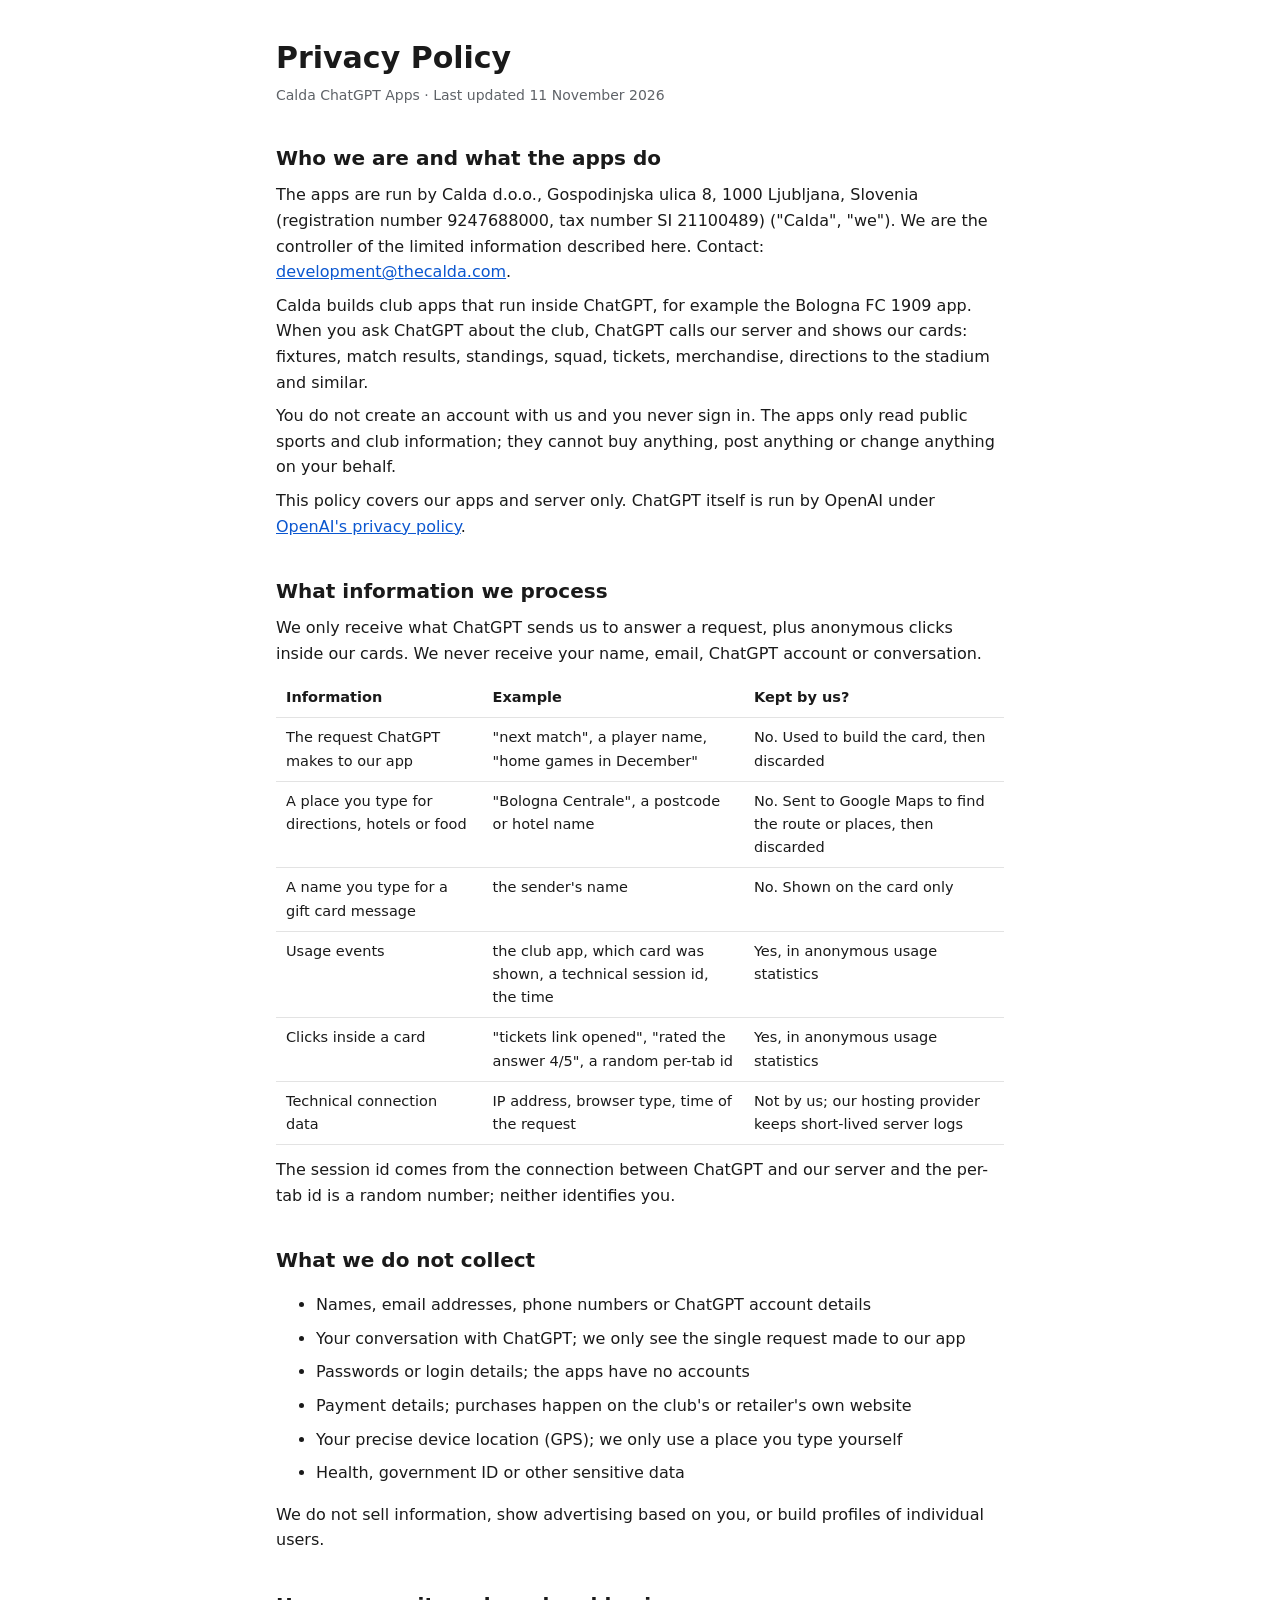
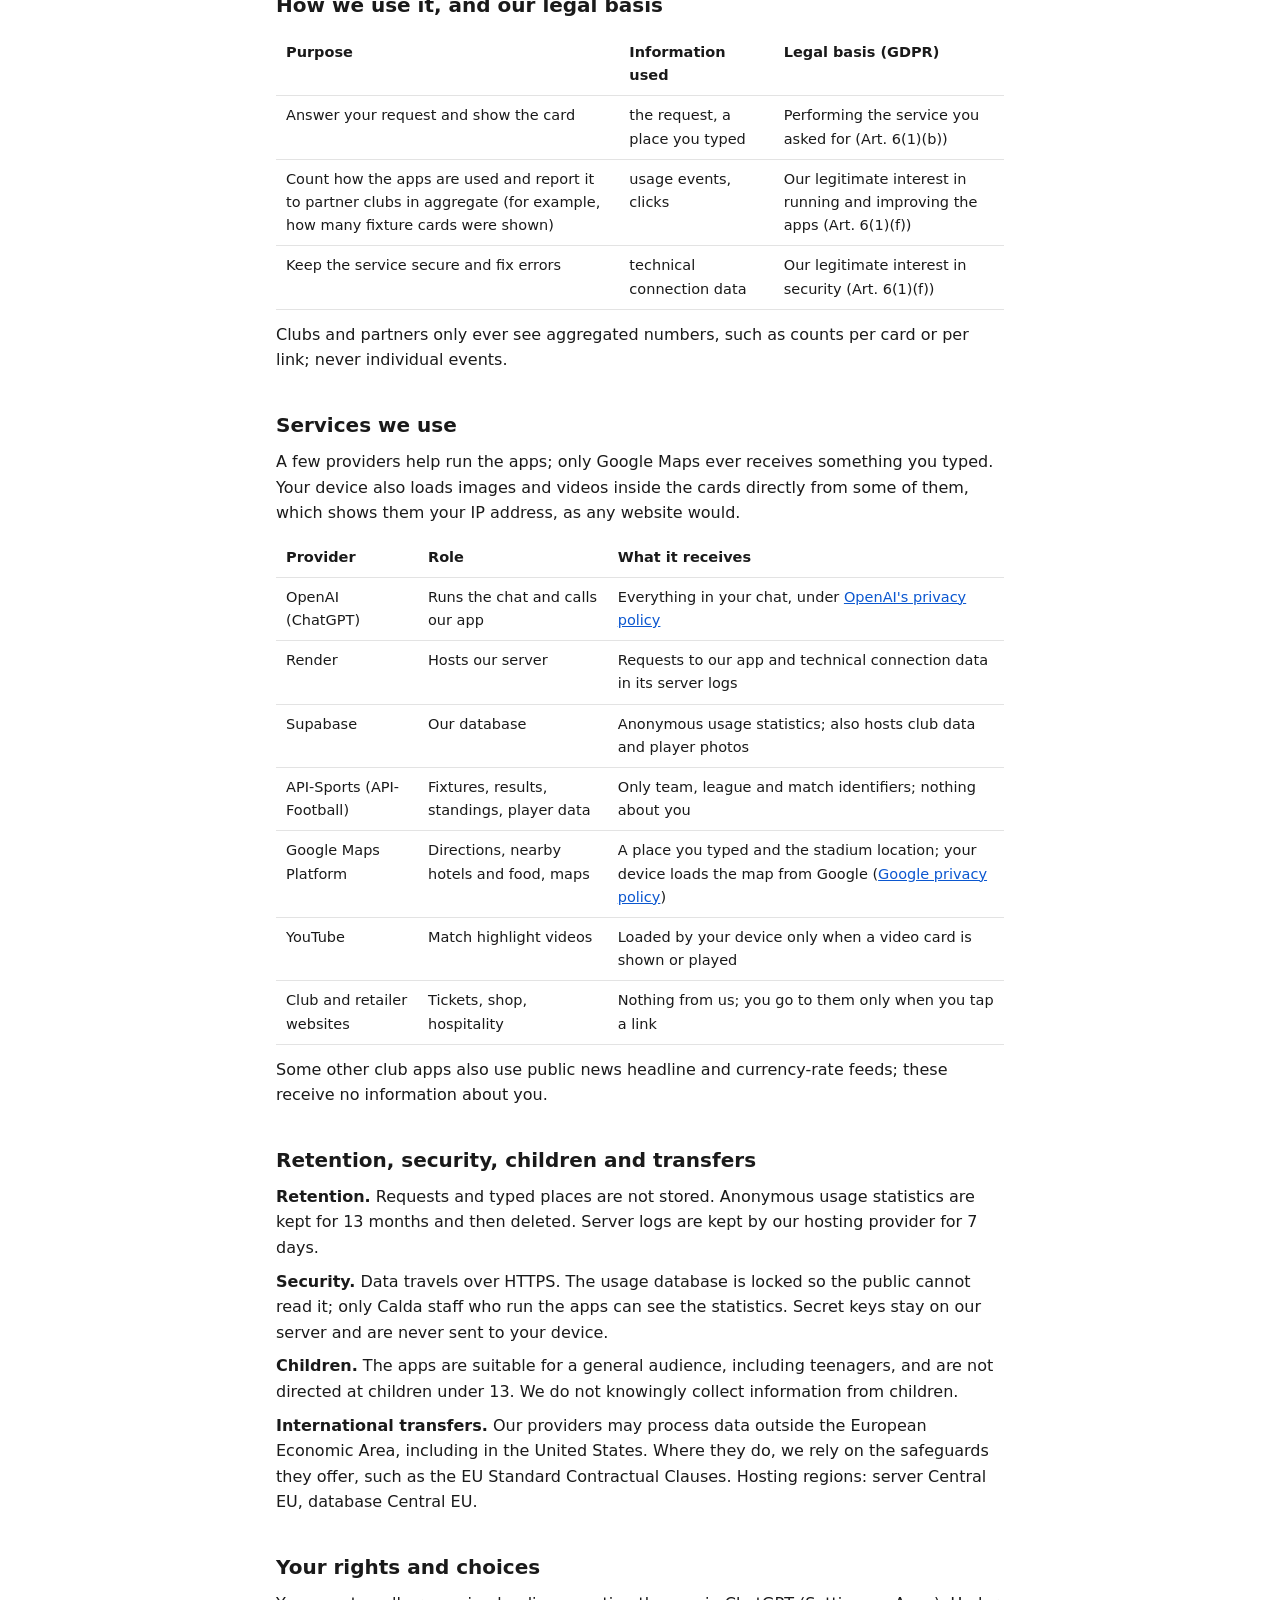
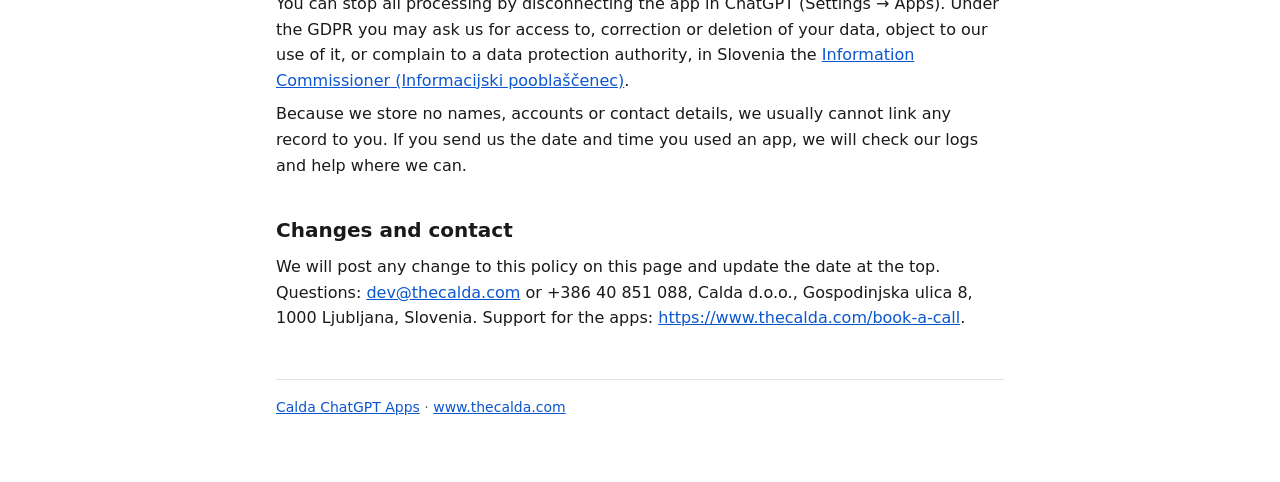
==== privacy.html @ 7ccd18f5 "Add privacy policy page for Calda ChatGPT apps Public privacy policy (Part 1 of the privacy & data-h" ====
<!doctype html>
<html lang="en">
<head>
<meta charset="utf-8">
<meta name="viewport" content="width=device-width, initial-scale=1">
<title>Privacy Policy – Calda ChatGPT Apps</title>
<meta name="description" content="How Calda's club apps for ChatGPT handle information.">
<link rel="stylesheet" href="style.css">
</head>
<body>
<main>
<h1>Privacy Policy</h1>
<p class="meta">Calda ChatGPT Apps · Last updated 11 November 2026</p>

<h2>Who we are and what the apps do</h2>
<p>The apps are run by Calda d.o.o., Gospodinjska ulica 8, 1000 Ljubljana, Slovenia (registration number 9247688000, tax number SI 21100489) ("Calda", "we"). We are the controller of the limited information described here. Contact: <a href="mailto:development@thecalda.com">development@thecalda.com</a>.</p>
<p>Calda builds club apps that run inside ChatGPT, for example the Bologna FC 1909 app. When you ask ChatGPT about the club, ChatGPT calls our server and shows our cards: fixtures, match results, standings, squad, tickets, merchandise, directions to the stadium and similar.</p>
<p>You do not create an account with us and you never sign in. The apps only read public sports and club information; they cannot buy anything, post anything or change anything on your behalf.</p>
<p>This policy covers our apps and server only. ChatGPT itself is run by OpenAI under <a href="https://openai.com/policies/privacy-policy/">OpenAI's privacy policy</a>.</p>

<h2>What information we process</h2>
<p>We only receive what ChatGPT sends us to answer a request, plus anonymous clicks inside our cards. We never receive your name, email, ChatGPT account or conversation.</p>
<div class="table"><table>
<thead><tr><th>Information</th><th>Example</th><th>Kept by us?</th></tr></thead>
<tbody>
<tr><td>The request ChatGPT makes to our app</td><td>"next match", a player name, "home games in December"</td><td>No. Used to build the card, then discarded</td></tr>
<tr><td>A place you type for directions, hotels or food</td><td>"Bologna Centrale", a postcode or hotel name</td><td>No. Sent to Google Maps to find the route or places, then discarded</td></tr>
<tr><td>A name you type for a gift card message</td><td>the sender's name</td><td>No. Shown on the card only</td></tr>
<tr><td>Usage events</td><td>the club app, which card was shown, a technical session id, the time</td><td>Yes, in anonymous usage statistics</td></tr>
<tr><td>Clicks inside a card</td><td>"tickets link opened", "rated the answer 4/5", a random per-tab id</td><td>Yes, in anonymous usage statistics</td></tr>
<tr><td>Technical connection data</td><td>IP address, browser type, time of the request</td><td>Not by us; our hosting provider keeps short-lived server logs</td></tr>
</tbody>
</table></div>
<p>The session id comes from the connection between ChatGPT and our server and the per-tab id is a random number; neither identifies you.</p>

<h2>What we do not collect</h2>
<ul>
<li>Names, email addresses, phone numbers or ChatGPT account details</li>
<li>Your conversation with ChatGPT; we only see the single request made to our app</li>
<li>Passwords or login details; the apps have no accounts</li>
<li>Payment details; purchases happen on the club's or retailer's own website</li>
<li>Your precise device location (GPS); we only use a place you type yourself</li>
<li>Health, government ID or other sensitive data</li>
</ul>
<p>We do not sell information, show advertising based on you, or build profiles of individual users.</p>

<h2>How we use it, and our legal basis</h2>
<div class="table"><table>
<thead><tr><th>Purpose</th><th>Information used</th><th>Legal basis (GDPR)</th></tr></thead>
<tbody>
<tr><td>Answer your request and show the card</td><td>the request, a place you typed</td><td>Performing the service you asked for (Art. 6(1)(b))</td></tr>
<tr><td>Count how the apps are used and report it to partner clubs in aggregate (for example, how many fixture cards were shown)</td><td>usage events, clicks</td><td>Our legitimate interest in running and improving the apps (Art. 6(1)(f))</td></tr>
<tr><td>Keep the service secure and fix errors</td><td>technical connection data</td><td>Our legitimate interest in security (Art. 6(1)(f))</td></tr>
</tbody>
</table></div>
<p>Clubs and partners only ever see aggregated numbers, such as counts per card or per link; never individual events.</p>

<h2>Services we use</h2>
<p>A few providers help run the apps; only Google Maps ever receives something you typed. Your device also loads images and videos inside the cards directly from some of them, which shows them your IP address, as any website would.</p>
<div class="table"><table>
<thead><tr><th>Provider</th><th>Role</th><th>What it receives</th></tr></thead>
<tbody>
<tr><td>OpenAI (ChatGPT)</td><td>Runs the chat and calls our app</td><td>Everything in your chat, under <a href="https://openai.com/policies/privacy-policy/">OpenAI's privacy policy</a></td></tr>
<tr><td>Render</td><td>Hosts our server</td><td>Requests to our app and technical connection data in its server logs</td></tr>
<tr><td>Supabase</td><td>Our database</td><td>Anonymous usage statistics; also hosts club data and player photos</td></tr>
<tr><td>API-Sports (API-Football)</td><td>Fixtures, results, standings, player data</td><td>Only team, league and match identifiers; nothing about you</td></tr>
<tr><td>Google Maps Platform</td><td>Directions, nearby hotels and food, maps</td><td>A place you typed and the stadium location; your device loads the map from Google (<a href="https://policies.google.com/privacy">Google privacy policy</a>)</td></tr>
<tr><td>YouTube</td><td>Match highlight videos</td><td>Loaded by your device only when a video card is shown or played</td></tr>
<tr><td>Club and retailer websites</td><td>Tickets, shop, hospitality</td><td>Nothing from us; you go to them only when you tap a link</td></tr>
</tbody>
</table></div>
<p>Some other club apps also use public news headline and currency-rate feeds; these receive no information about you.</p>

<h2>Retention, security, children and transfers</h2>
<p><strong>Retention.</strong> Requests and typed places are not stored. Anonymous usage statistics are kept for 13 months and then deleted. Server logs are kept by our hosting provider for 7 days.</p>
<p><strong>Security.</strong> Data travels over HTTPS. The usage database is locked so the public cannot read it; only Calda staff who run the apps can see the statistics. Secret keys stay on our server and are never sent to your device.</p>
<p><strong>Children.</strong> The apps are suitable for a general audience, including teenagers, and are not directed at children under 13. We do not knowingly collect information from children.</p>
<p><strong>International transfers.</strong> Our providers may process data outside the European Economic Area, including in the United States. Where they do, we rely on the safeguards they offer, such as the EU Standard Contractual Clauses. Hosting regions: server Central EU, database Central EU.</p>

<h2>Your rights and choices</h2>
<p>You can stop all processing by disconnecting the app in ChatGPT (Settings → Apps). Under the GDPR you may ask us for access to, correction or deletion of your data, object to our use of it, or complain to a data protection authority, in Slovenia the <a href="https://www.ip-rs.si/">Information Commissioner (Informacijski pooblaščenec)</a>.</p>
<p>Because we store no names, accounts or contact details, we usually cannot link any record to you. If you send us the date and time you used an app, we will check our logs and help where we can.</p>

<h2>Changes and contact</h2>
<p>We will post any change to this policy on this page and update the date at the top. Questions: <a href="mailto:dev@thecalda.com">dev@thecalda.com</a> or +386 40 851 088, Calda d.o.o., Gospodinjska ulica 8, 1000 Ljubljana, Slovenia. Support for the apps: <a href="https://www.thecalda.com/book-a-call">https://www.thecalda.com/book-a-call</a>.</p>

<footer><a href="index.html">Calda ChatGPT Apps</a> · <a href="https://www.thecalda.com/">www.thecalda.com</a></footer>
</main>
</body>
</html>
---- style.css ----
:root { color-scheme: light dark; --fg: #1a1a1a; --muted: #5f6368; --line: #e3e3e3; --bg: #ffffff; --link: #0b57d0; }
@media (prefers-color-scheme: dark) { :root { --fg: #ececec; --muted: #a8a8a8; --line: #333; --bg: #161616; --link: #8ab4f8; } }
* { box-sizing: border-box; }
body { margin: 0; background: var(--bg); color: var(--fg); font: 16px/1.6 -apple-system, BlinkMacSystemFont, "Segoe UI", system-ui, sans-serif; }
main { max-width: 760px; margin: 0 auto; padding: 40px 16px 64px; }
h1 { font-size: 30px; line-height: 1.2; margin: 0 0 8px; }
h2 { font-size: 20px; margin: 36px 0 8px; }
p, li { margin: 8px 0; }
.meta { color: var(--muted); font-size: 14px; margin-bottom: 24px; }
a { color: var(--link); }
.table { overflow-x: auto; margin: 12px 0; }
table { border-collapse: collapse; width: 100%; font-size: 14.5px; }
th, td { text-align: left; vertical-align: top; padding: 8px 10px; border-bottom: 1px solid var(--line); }
th { font-weight: 600; }
footer { margin-top: 48px; padding-top: 16px; border-top: 1px solid var(--line); color: var(--muted); font-size: 14px; }
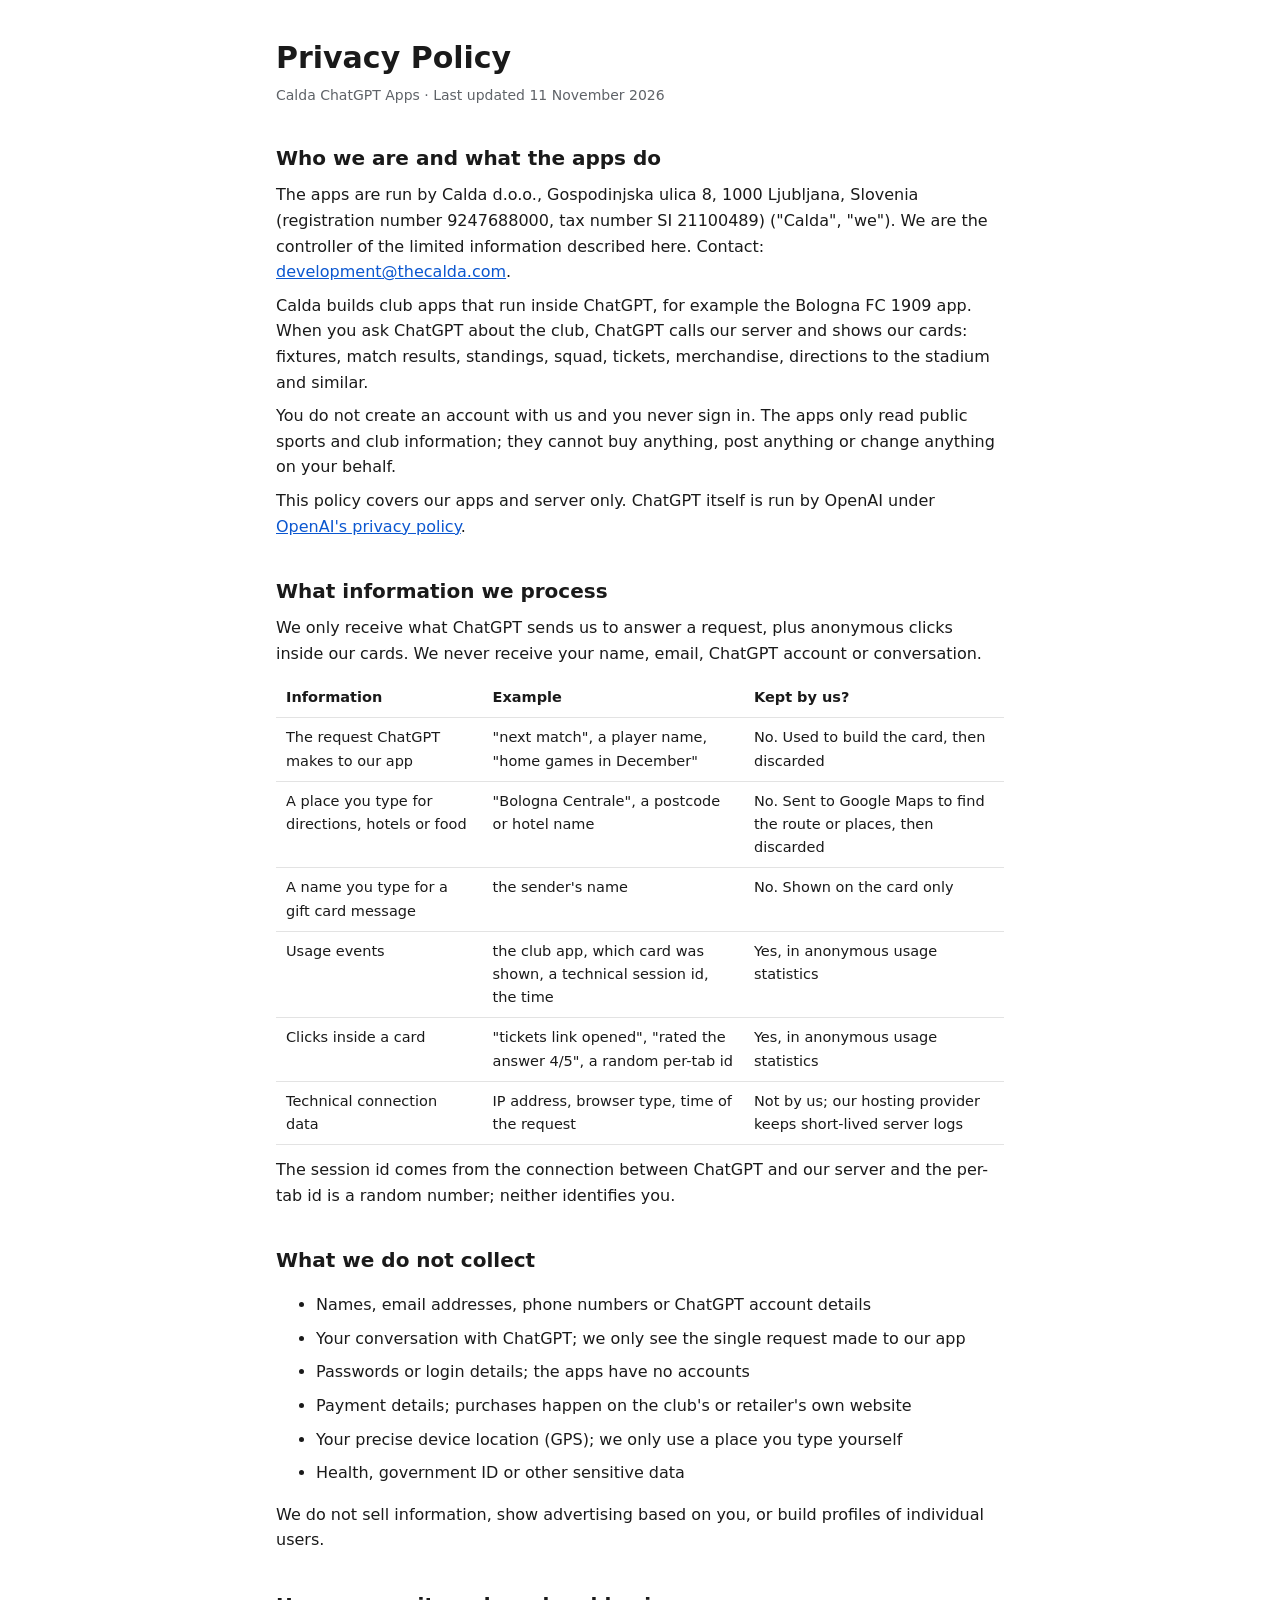
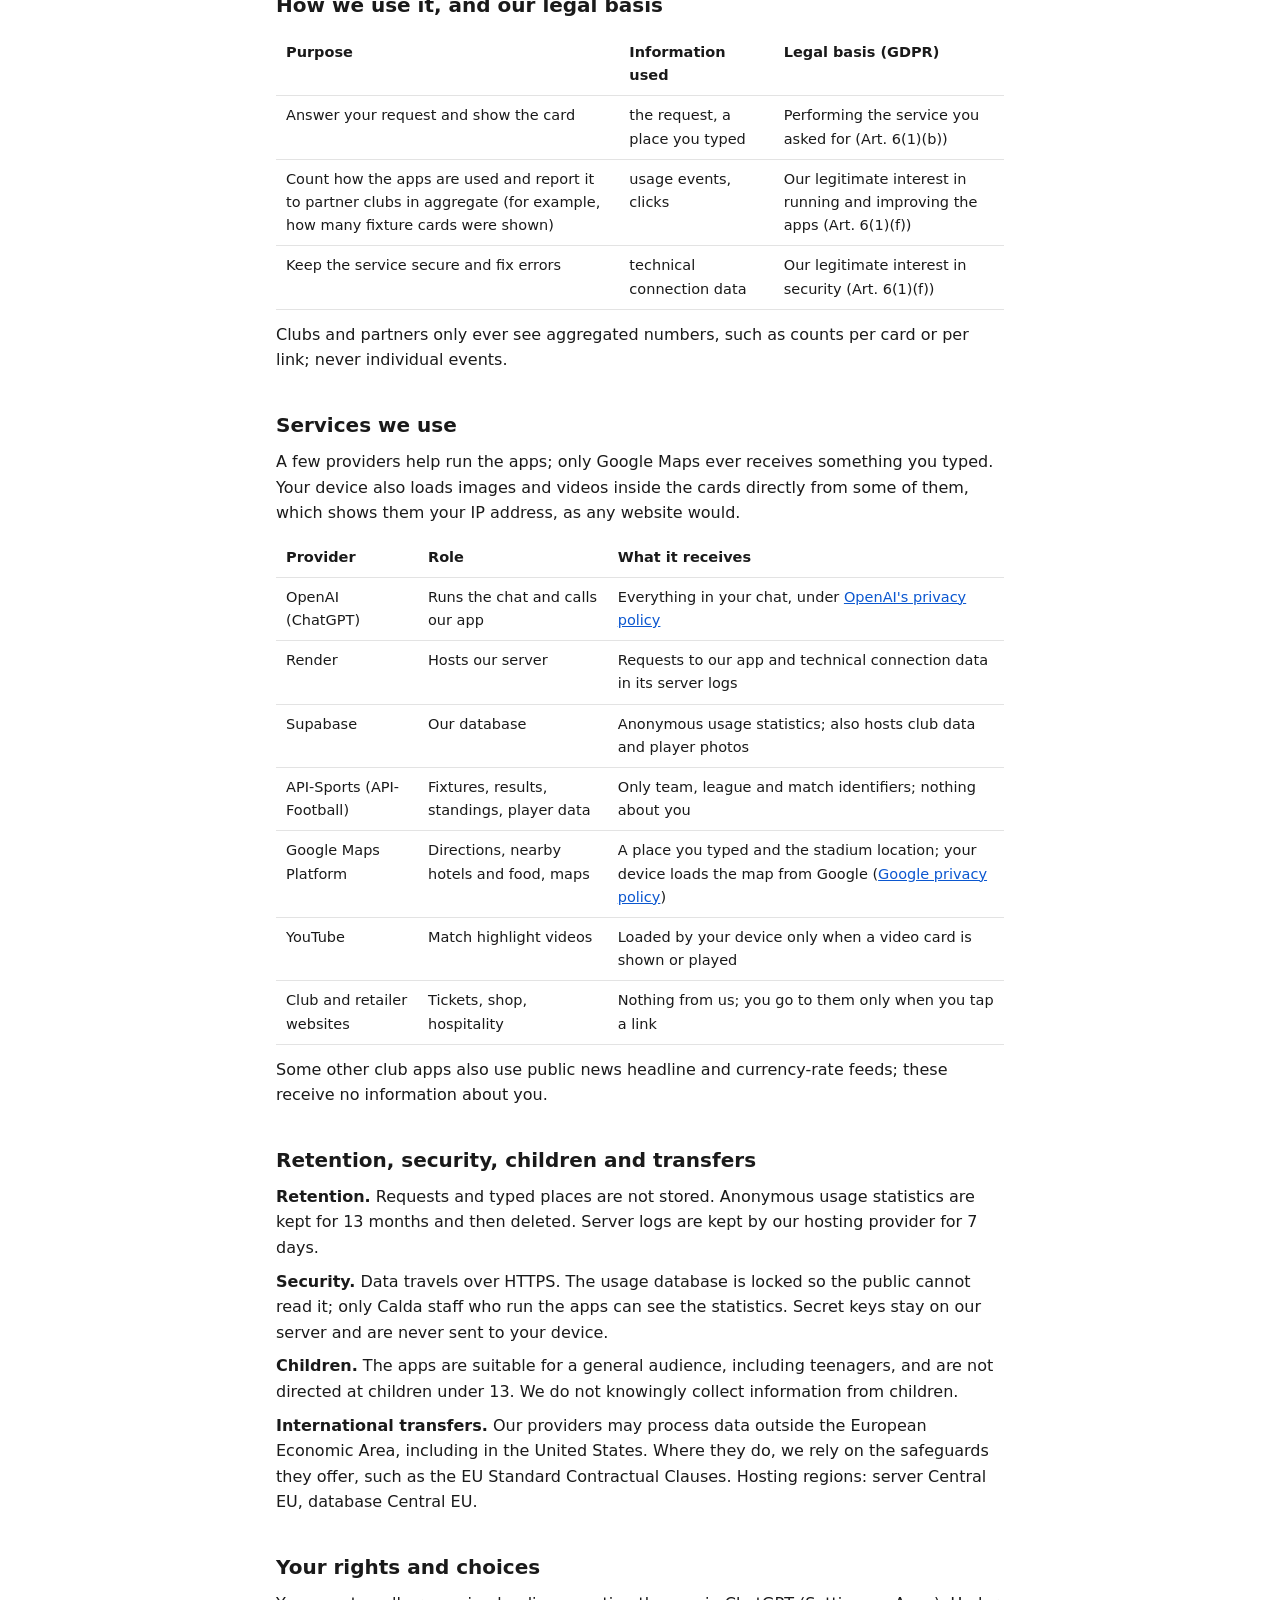
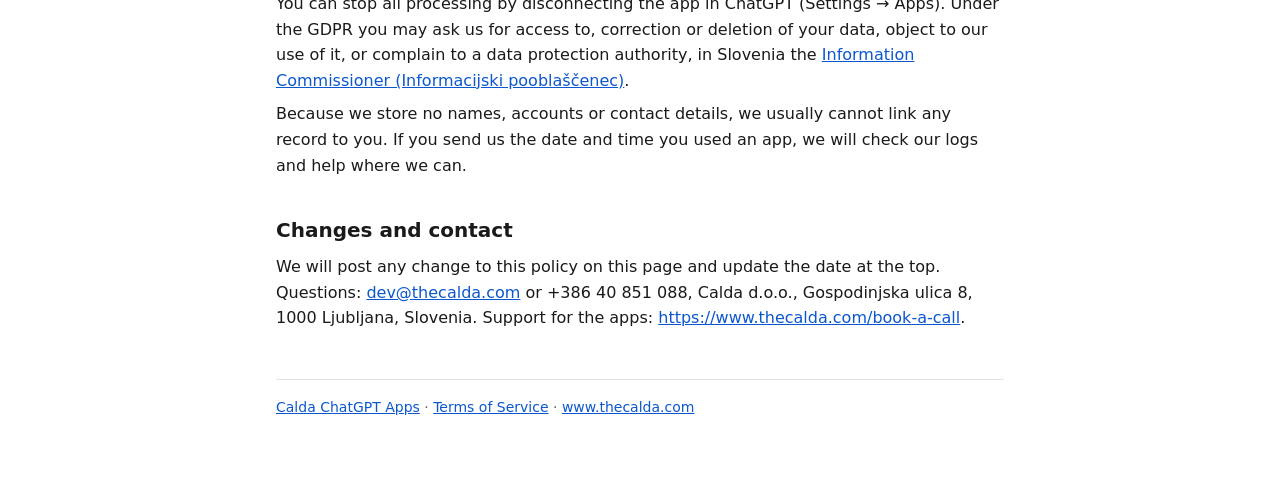
==== commit f484aa97: "Add terms of service page Terms for the free, informational Calda club apps in ChatGPT, linked from " ====
--- a/privacy.html
+++ b/privacy.html
@@ -84,7 +84,7 @@
 <h2>Changes and contact</h2>
 <p>We will post any change to this policy on this page and update the date at the top. Questions: <a href="mailto:dev@thecalda.com">dev@thecalda.com</a> or +386 40 851 088, Calda d.o.o., Gospodinjska ulica 8, 1000 Ljubljana, Slovenia. Support for the apps: <a href="https://www.thecalda.com/book-a-call">https://www.thecalda.com/book-a-call</a>.</p>
 
-<footer><a href="index.html">Calda ChatGPT Apps</a> · <a href="https://www.thecalda.com/">www.thecalda.com</a></footer>
+<footer><a href="index.html">Calda ChatGPT Apps</a> · <a href="terms.html">Terms of Service</a> · <a href="https://www.thecalda.com/">www.thecalda.com</a></footer>
 </main>
 </body>
 </html>
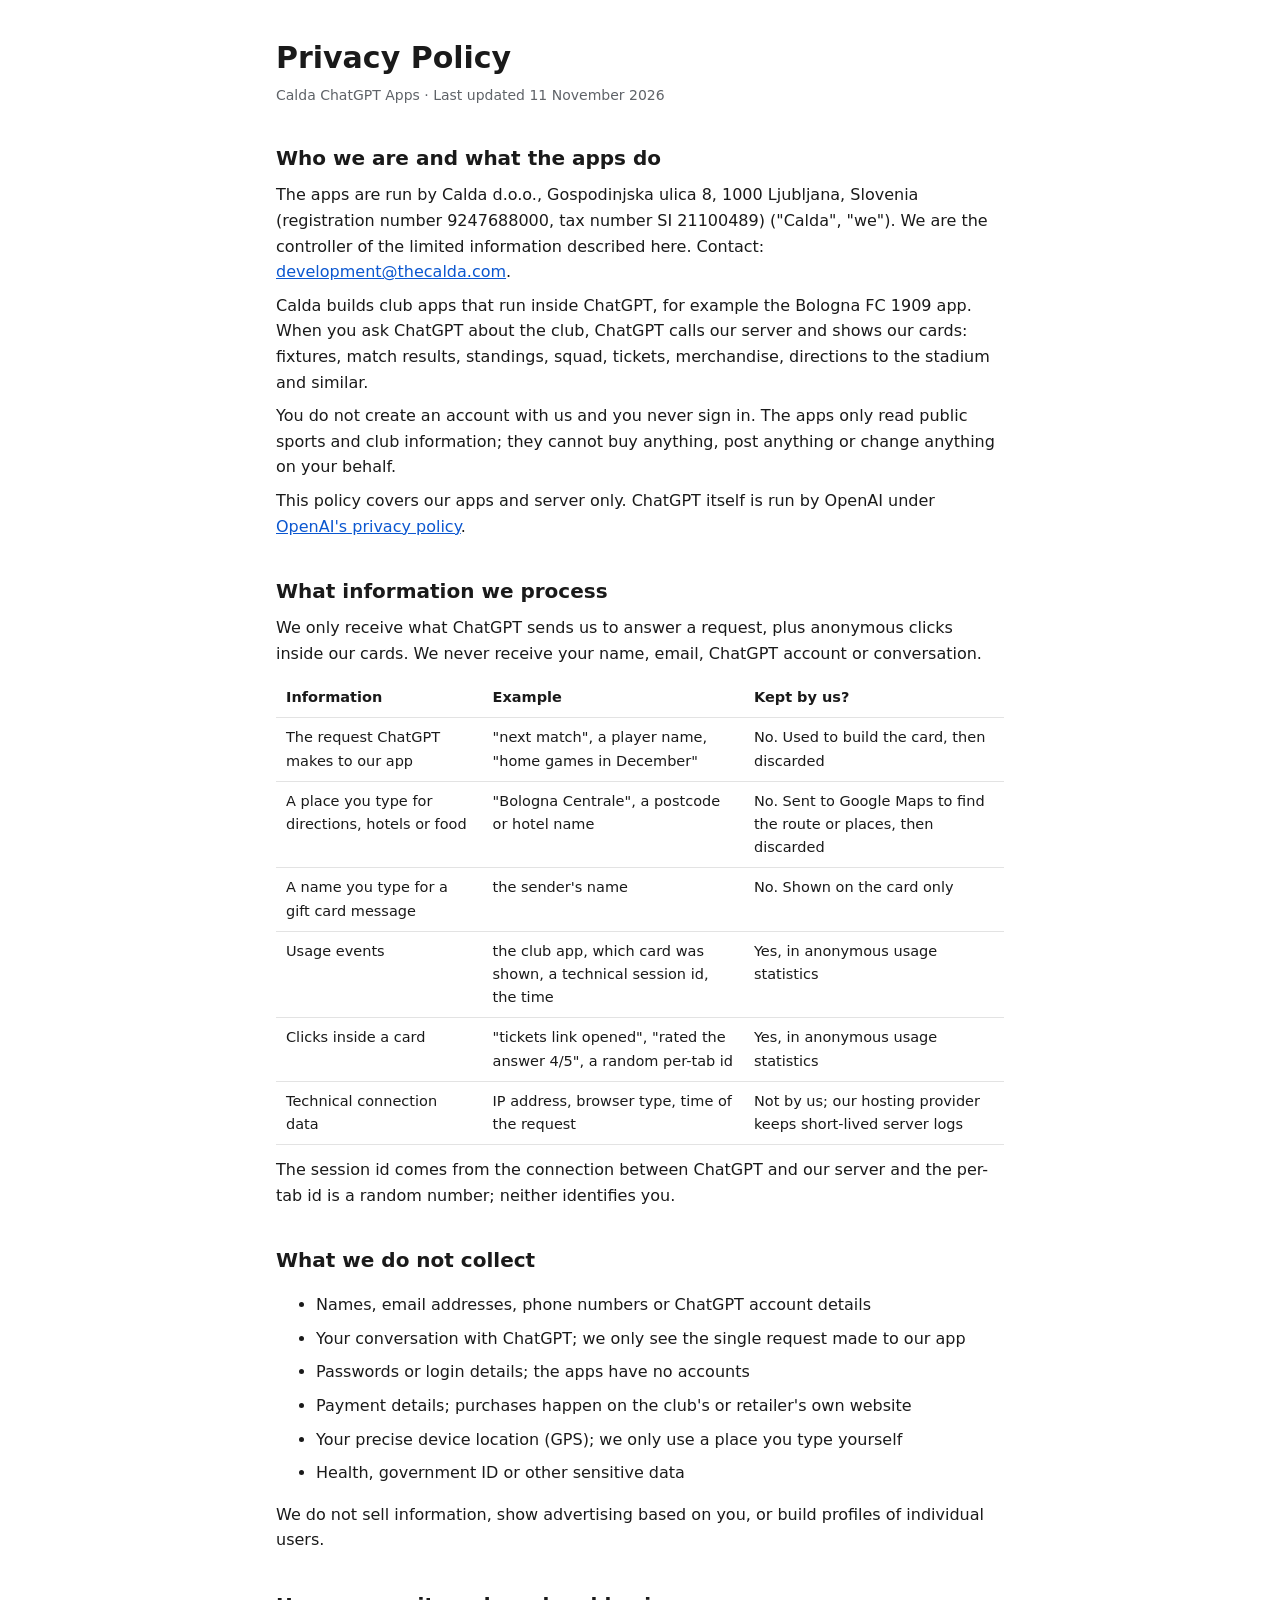
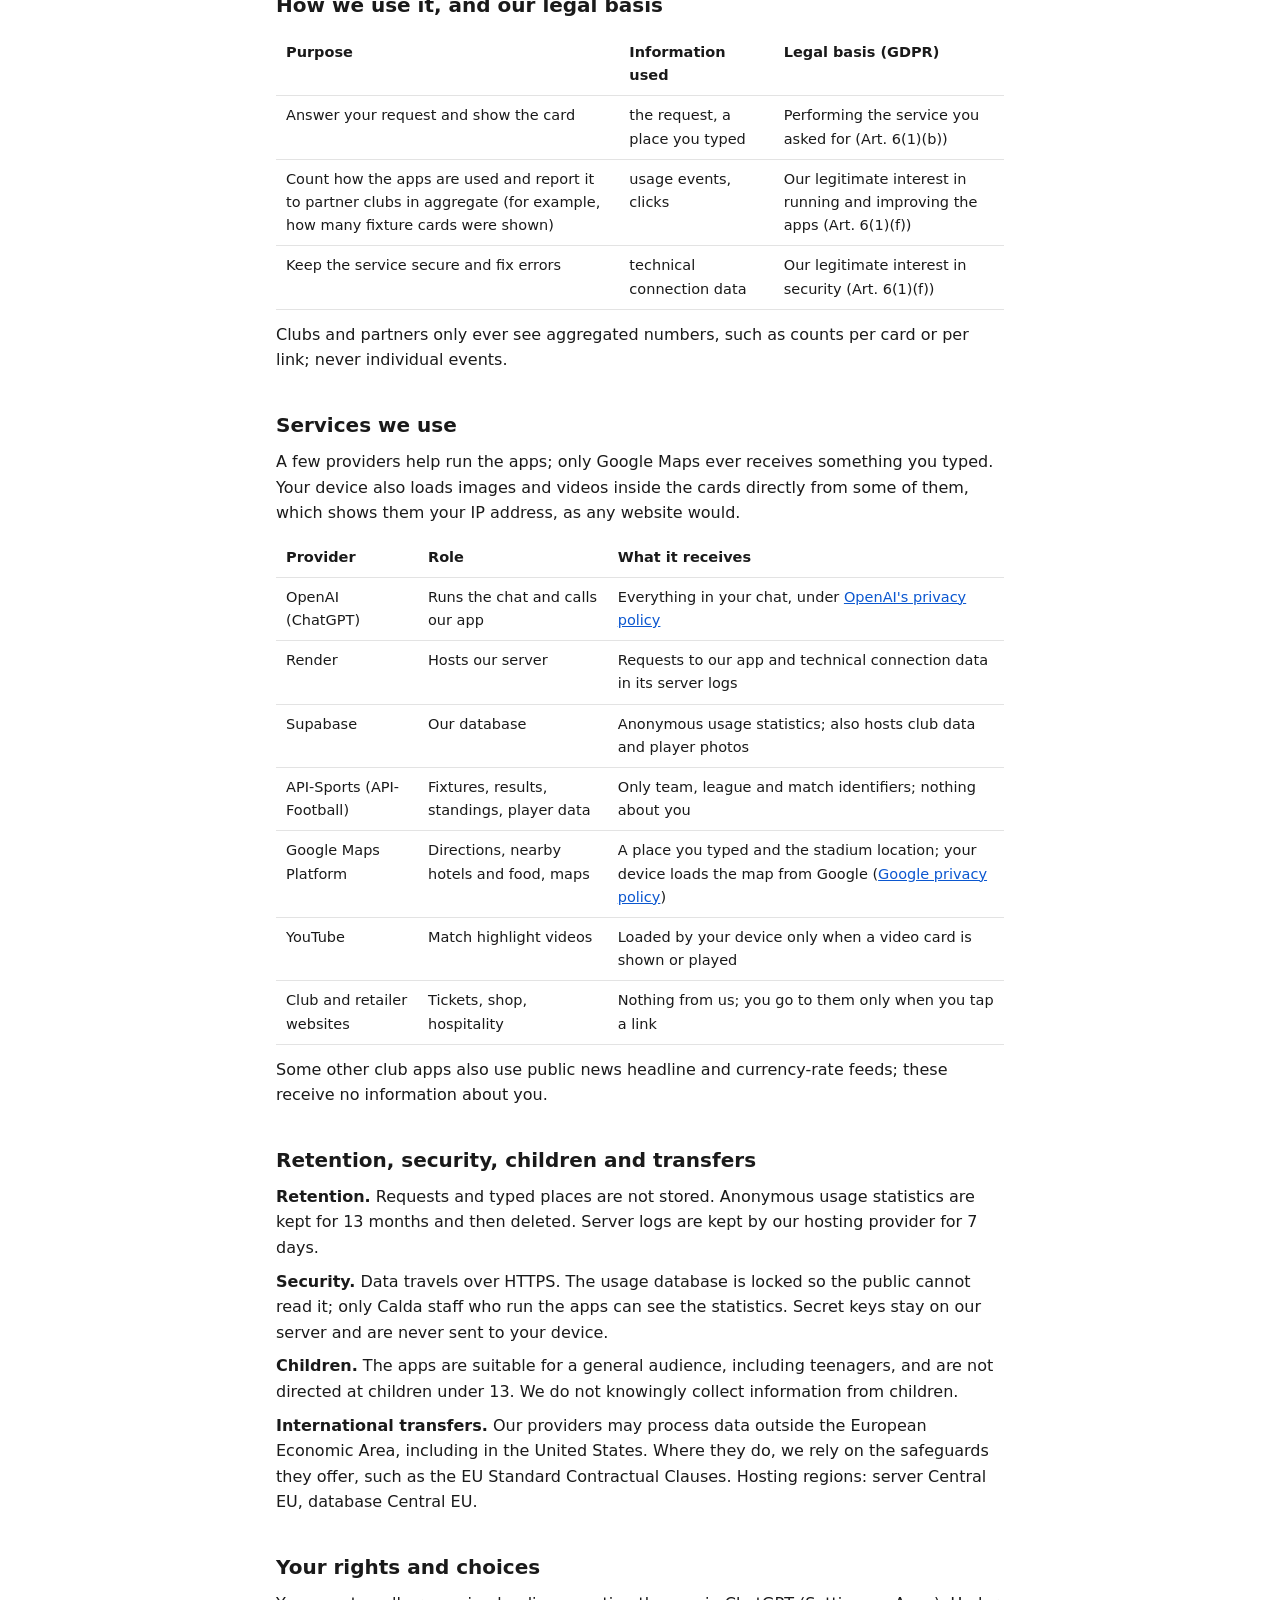
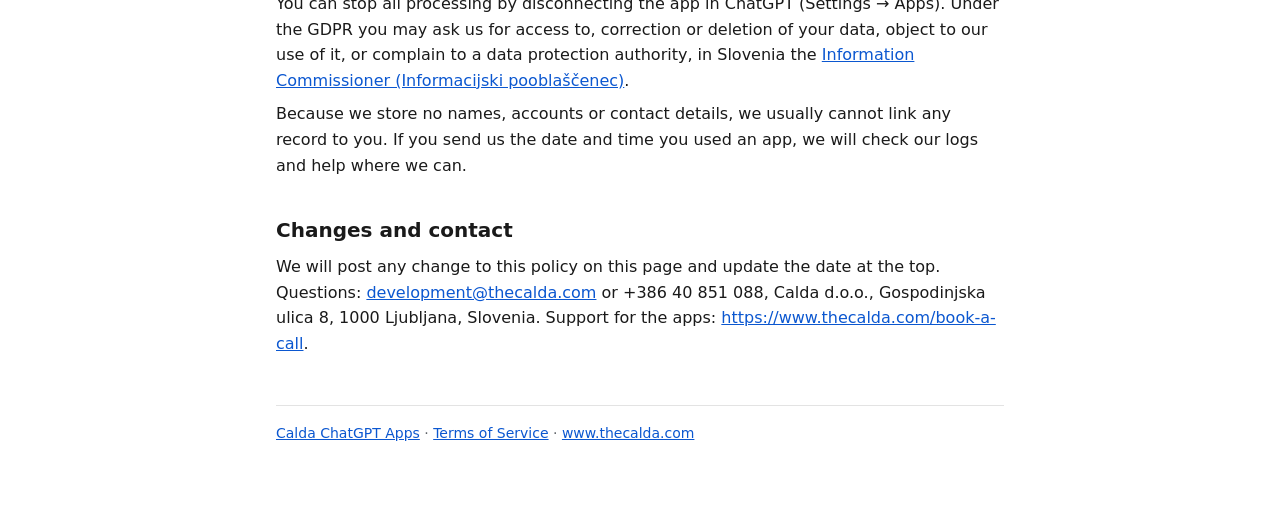
==== commit a69b607e: "Use development@thecalda.com as the contact email Co-Authored-By: Claude Opus 5.5 <noreply@anthropic" ====
--- a/privacy.html
+++ b/privacy.html
@@ -82,7 +82,7 @@
 <p>Because we store no names, accounts or contact details, we usually cannot link any record to you. If you send us the date and time you used an app, we will check our logs and help where we can.</p>
 
 <h2>Changes and contact</h2>
-<p>We will post any change to this policy on this page and update the date at the top. Questions: <a href="mailto:dev@thecalda.com">dev@thecalda.com</a> or +386 40 851 088, Calda d.o.o., Gospodinjska ulica 8, 1000 Ljubljana, Slovenia. Support for the apps: <a href="https://www.thecalda.com/book-a-call">https://www.thecalda.com/book-a-call</a>.</p>
+<p>We will post any change to this policy on this page and update the date at the top. Questions: <a href="mailto:development@thecalda.com">development@thecalda.com</a> or +386 40 851 088, Calda d.o.o., Gospodinjska ulica 8, 1000 Ljubljana, Slovenia. Support for the apps: <a href="https://www.thecalda.com/book-a-call">https://www.thecalda.com/book-a-call</a>.</p>
 
 <footer><a href="index.html">Calda ChatGPT Apps</a> · <a href="terms.html">Terms of Service</a> · <a href="https://www.thecalda.com/">www.thecalda.com</a></footer>
 </main>
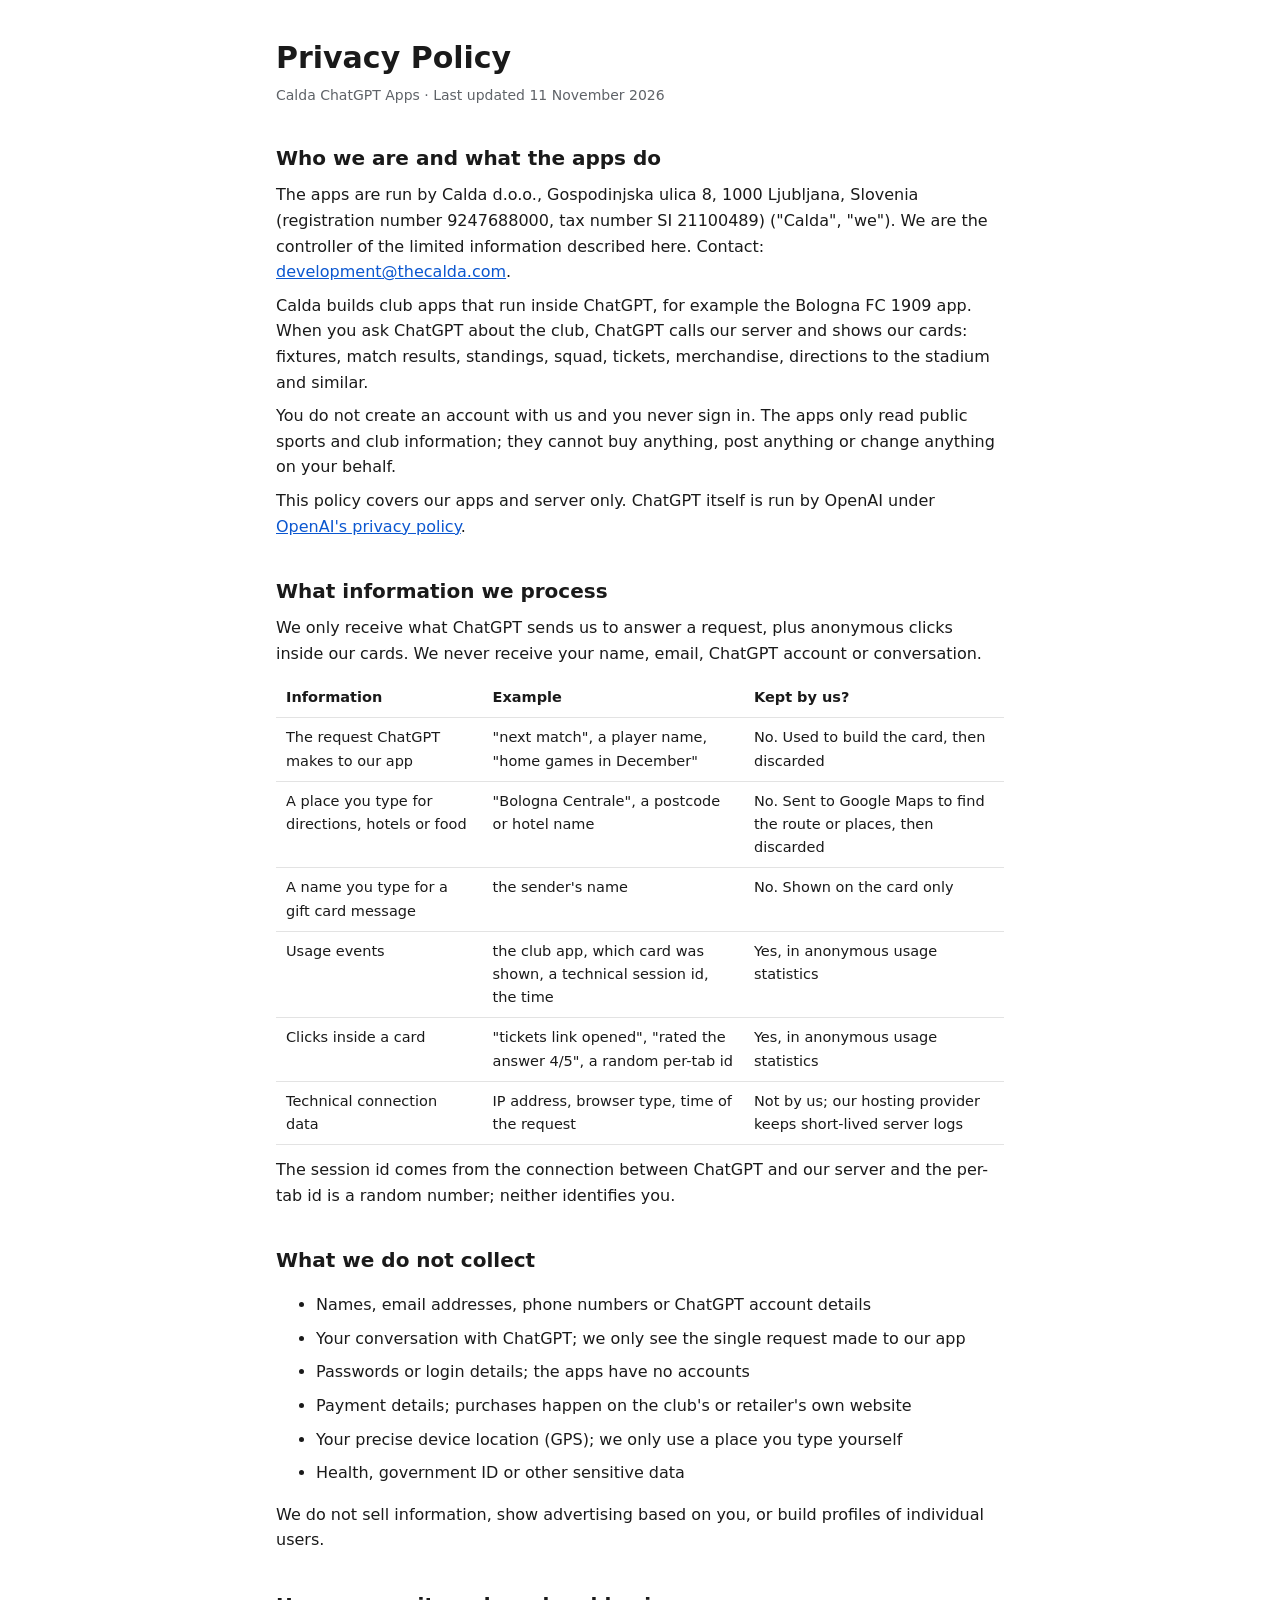
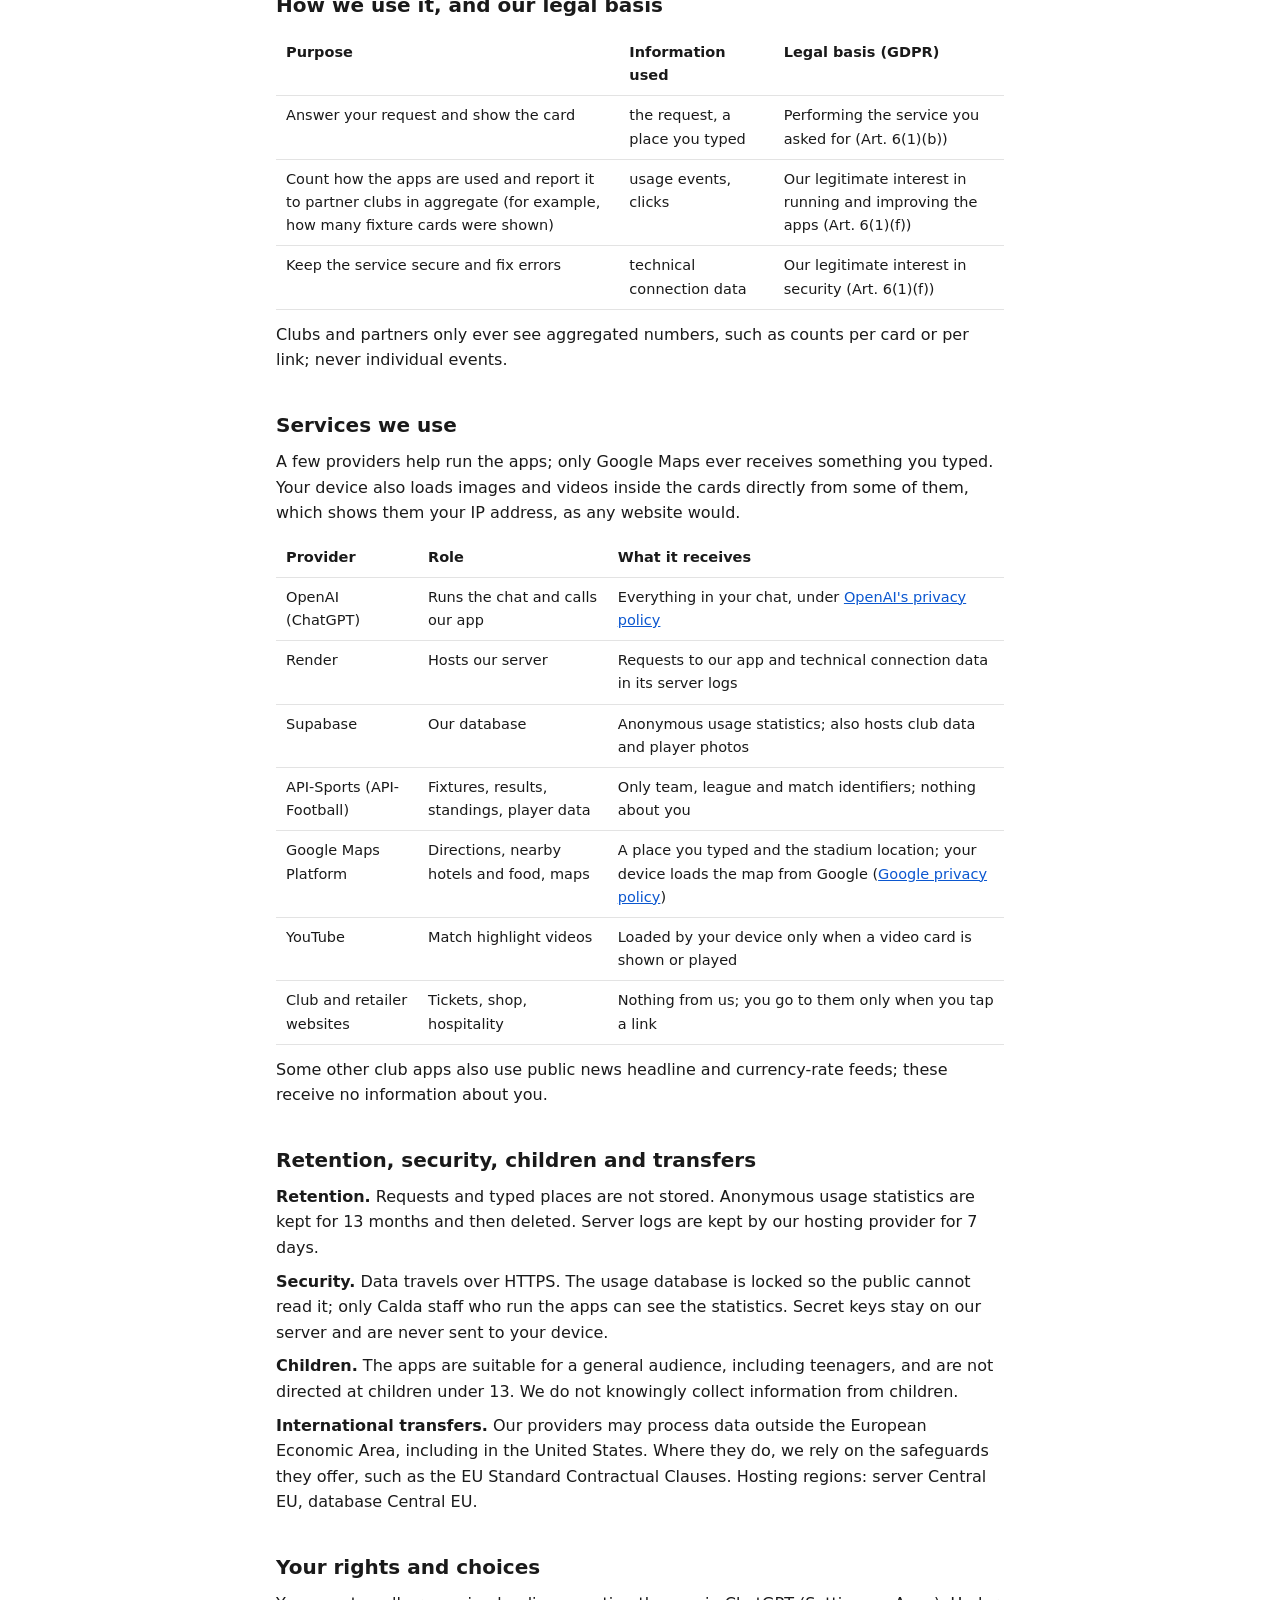
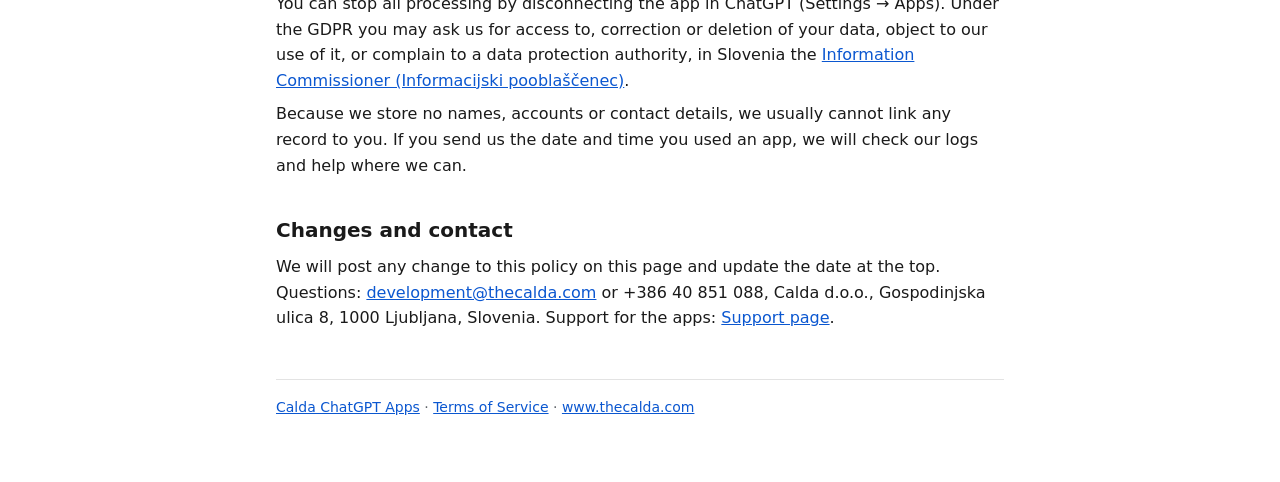
==== commit 5b7c377c: "Link privacy page to support page Co-Authored-By: Claude Opus 5.5 <noreply@anthropic.com>" ====
--- a/privacy.html
+++ b/privacy.html
@@ -82,7 +82,7 @@
 <p>Because we store no names, accounts or contact details, we usually cannot link any record to you. If you send us the date and time you used an app, we will check our logs and help where we can.</p>
 
 <h2>Changes and contact</h2>
-<p>We will post any change to this policy on this page and update the date at the top. Questions: <a href="mailto:development@thecalda.com">development@thecalda.com</a> or +386 40 851 088, Calda d.o.o., Gospodinjska ulica 8, 1000 Ljubljana, Slovenia. Support for the apps: <a href="https://www.thecalda.com/book-a-call">https://www.thecalda.com/book-a-call</a>.</p>
+<p>We will post any change to this policy on this page and update the date at the top. Questions: <a href="mailto:development@thecalda.com">development@thecalda.com</a> or +386 40 851 088, Calda d.o.o., Gospodinjska ulica 8, 1000 Ljubljana, Slovenia. Support for the apps: <a href="support.html">Support page</a>.</p>
 
 <footer><a href="index.html">Calda ChatGPT Apps</a> · <a href="terms.html">Terms of Service</a> · <a href="https://www.thecalda.com/">www.thecalda.com</a></footer>
 </main>
